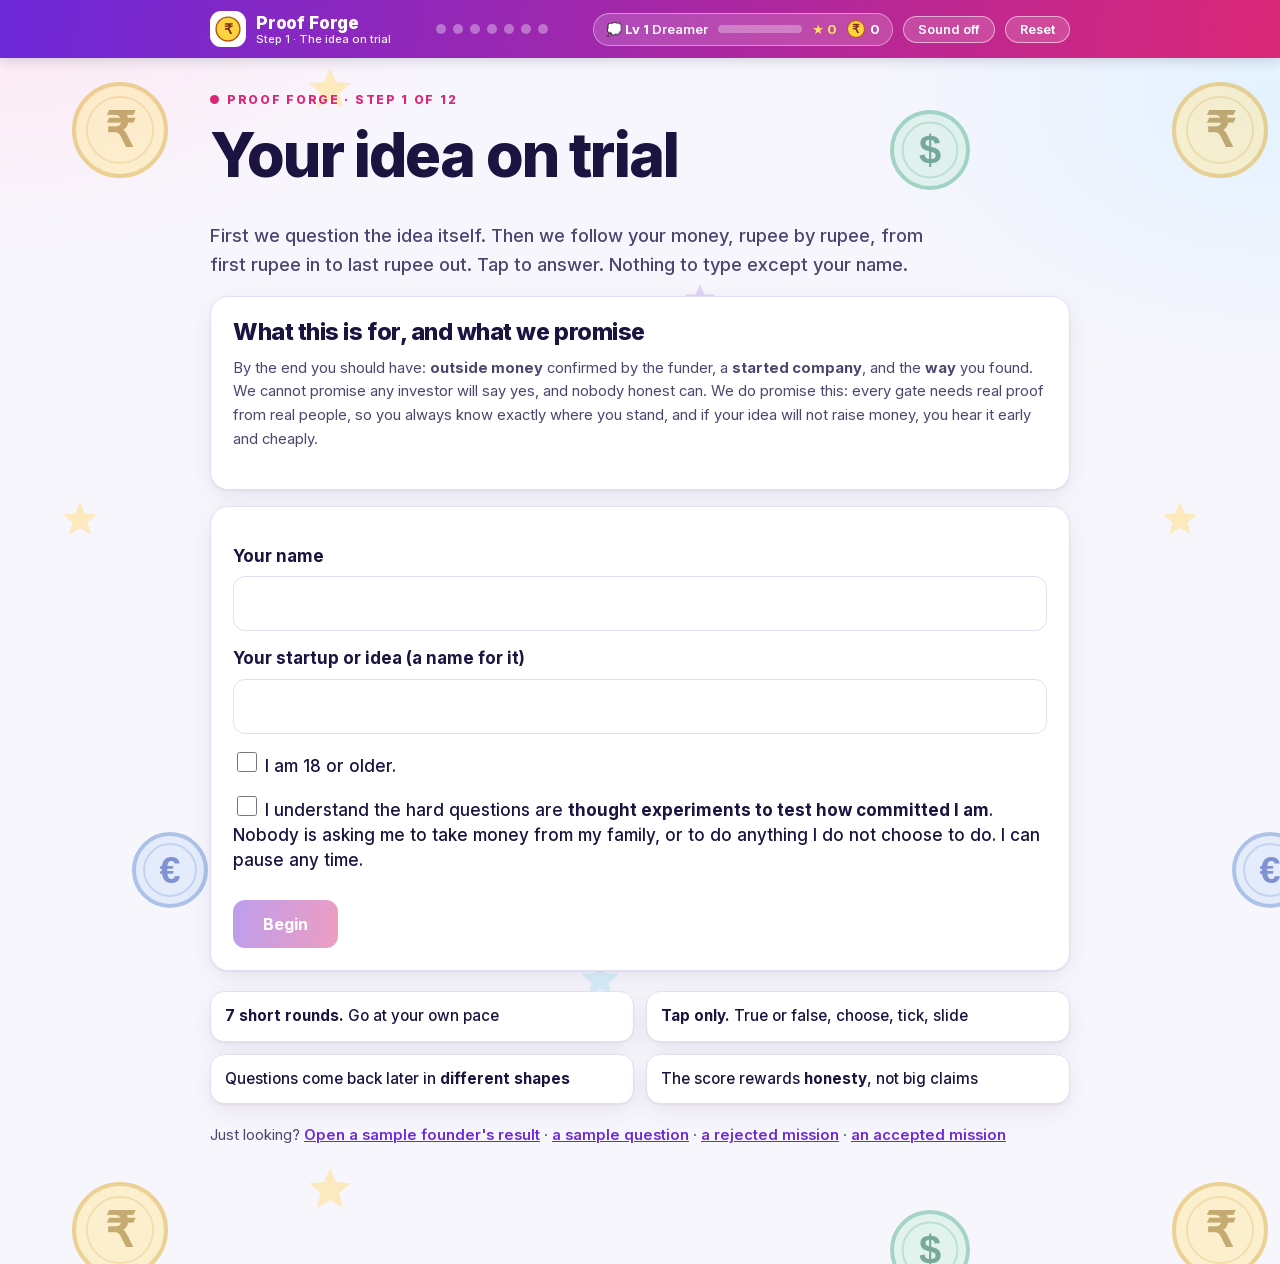
==== index.html @ 1cedaf44 "Outcomes: three-outcome card, Step 9 live-lead gate, Plan B, funding ladder, honest promise; PROMISE" ====
<!doctype html>
<html lang="en"><head><meta charset="utf-8"><meta name="viewport" content="width=device-width, initial-scale=1">
<title>Proof Forge: Step 1, Your ₹1 cycle</title><meta name="robots" content="noindex">
<link rel="stylesheet" href="style.css"></head>
<body><div id="app"></div>
<script src="js/engine.js"></script><script src="js/shapes.js"></script><script src="js/content.js"></script><script src="js/game.js"></script><script src="js/mission.js"></script><script src="js/steps234.js"></script><script src="js/missions234.js"></script><script src="js/steps5to8.js"></script><script src="js/steps9to12.js"></script><script src="js/outcomes.js"></script><script src="js/ui.js"></script>
</body></html>
---- style.css ----
@font-face{font-family:"Inter";src:url(assets/inter-latin.woff2) format("woff2");font-weight:100 900;font-display:swap}
:root{--ink:#1B1340;--ink2:#4B4670;--ink3:#7A7699;--line:#E3DFF2;--card:#FFFFFF;
--good:#0B8F5E;--bad:#C81E4B;--warn:#B45309;--p-green:#DDF7EC;--p-red:#FDE4EA;--p-amber:#FEF0D0;
--a1:#DB2777;--a2:#6D28D9;--ap:#FCE7F3;--aline:#F3B3D2;
--shadow:0 1px 2px rgba(27,19,64,.06),0 8px 24px rgba(27,19,64,.08)}
#app[data-theme=a]{--a1:#DB2777;--a2:#6D28D9;--ap:#FCE7F3;--aline:#F3B3D2}
#app[data-theme=b]{--a1:#0E7490;--a2:#1D4ED8;--ap:#D8F3FA;--aline:#9ADCEB}
#app[data-theme=m]{--a1:#C026D3;--a2:#6D28D9;--ap:#F1E5FD;--aline:#D2B6F5}
*{box-sizing:border-box}html{scroll-behavior:smooth}
body{margin:0;font:17px/1.6 Inter,system-ui,-apple-system,Segoe UI,Arial,sans-serif;color:var(--ink);-webkit-text-size-adjust:100%;min-height:100vh;
background:
 url("data:image/svg+xml,%3Csvg xmlns=%22http://www.w3.org/2000/svg%22 width=%221100%22 height=%221100%22 viewBox=%220 0 1100 1100%22 opacity=%220.55%22%3E%3Cg transform=%22translate%28120 130%29%22%3E%3Ccircle r=%2246%22 fill=%22%23FFE9A8%22 stroke=%22%23E2B33D%22 stroke-width=%224%22/%3E%3Ccircle r=%2233.1%22 fill=%22none%22 stroke=%22%23E2B33D%22 stroke-width=%222%22 opacity=%22.6%22/%3E%3Ctext y=%2216.6%22 text-anchor=%22middle%22 font-family=%22Arial,Helvetica,sans-serif%22 font-weight=%22800%22 font-size=%2248.3%22 fill=%22%239A6B00%22%3E%E2%82%B9%3C/text%3E%3C/g%3E%3Cg transform=%22translate%28930 150%29%22%3E%3Ccircle r=%2238%22 fill=%22%23CFEFE0%22 stroke=%22%235CB896%22 stroke-width=%224%22/%3E%3Ccircle r=%2227.4%22 fill=%22none%22 stroke=%22%235CB896%22 stroke-width=%222%22 opacity=%22.6%22/%3E%3Ctext y=%2213.7%22 text-anchor=%22middle%22 font-family=%22Arial,Helvetica,sans-serif%22 font-weight=%22800%22 font-size=%2239.9%22 fill=%22%230B6B49%22%3E%24%3C/text%3E%3C/g%3E%3Cg transform=%22translate%28800 880%29%22%3E%3Ccircle r=%2250%22 fill=%22%23FBD3E4%22 stroke=%22%23E27BA6%22 stroke-width=%224%22/%3E%3Ccircle r=%2236.0%22 fill=%22none%22 stroke=%22%23E27BA6%22 stroke-width=%222%22 opacity=%22.6%22/%3E%3Ctext y=%2218.0%22 text-anchor=%22middle%22 font-family=%22Arial,Helvetica,sans-serif%22 font-weight=%22800%22 font-size=%2252.5%22 fill=%22%239D174D%22%3E%C2%A3%3C/text%3E%3C/g%3E%3Cg transform=%22translate%28170 870%29%22%3E%3Ccircle r=%2236%22 fill=%22%23D3E4FB%22 stroke=%22%236C97D9%22 stroke-width=%224%22/%3E%3Ccircle r=%2225.9%22 fill=%22none%22 stroke=%22%236C97D9%22 stroke-width=%222%22 opacity=%22.6%22/%3E%3Ctext y=%2213.0%22 text-anchor=%22middle%22 font-family=%22Arial,Helvetica,sans-serif%22 font-weight=%22800%22 font-size=%2237.8%22 fill=%22%231E40AF%22%3E%E2%82%AC%3C/text%3E%3C/g%3E%3Cg transform=%22translate%28560 430%29%22%3E%3Ccircle r=%2230%22 fill=%22%23FFE9A8%22 stroke=%22%23E2B33D%22 stroke-width=%224%22/%3E%3Ccircle r=%2221.6%22 fill=%22none%22 stroke=%22%23E2B33D%22 stroke-width=%222%22 opacity=%22.6%22/%3E%3Ctext y=%2210.8%22 text-anchor=%22middle%22 font-family=%22Arial,Helvetica,sans-serif%22 font-weight=%22800%22 font-size=%2231.5%22 fill=%22%239A6B00%22%3E%E2%82%B9%3C/text%3E%3C/g%3E%3Cg transform=%22translate%281010 560%29%22%3E%3Ccircle r=%2234%22 fill=%22%23FBD3E4%22 stroke=%22%23E27BA6%22 stroke-width=%224%22/%3E%3Ccircle r=%2224.5%22 fill=%22none%22 stroke=%22%23E27BA6%22 stroke-width=%222%22 opacity=%22.6%22/%3E%3Ctext y=%2212.2%22 text-anchor=%22middle%22 font-family=%22Arial,Helvetica,sans-serif%22 font-weight=%22800%22 font-size=%2235.7%22 fill=%22%239D174D%22%3E%E2%82%B9%3C/text%3E%3C/g%3E%3Cpolygon points=%22330.0,68.0 335.8,82.0 350.9,83.2 339.4,93.1 342.9,107.8 330.0,99.9 317.1,107.8 320.6,93.1 309.1,83.2 324.2,82.0%22 fill=%22%23FFE08A%22 stroke-linejoin=%22round%22/%3E%3Cpolygon points=%22700.0,284.0 704.2,294.2 715.2,295.1 706.8,302.2 709.4,312.9 700.0,307.2 690.6,312.9 693.2,302.2 684.8,295.1 695.8,294.2%22 fill=%22%23C9B8F5%22 stroke-linejoin=%22round%22/%3E%3Cpolygon points=%2280.0,502.0 84.8,513.4 97.1,514.4 87.7,522.5 90.6,534.6 80.0,528.1 69.4,534.6 72.3,522.5 62.9,514.4 75.2,513.4%22 fill=%22%23FFE08A%22 stroke-linejoin=%22round%22/%3E%3Cpolygon points=%22600.0,960.0 605.3,972.7 619.0,973.8 608.6,982.8 611.8,996.2 600.0,989.0 588.2,996.2 591.4,982.8 581.0,973.8 594.7,972.7%22 fill=%22%23BFE9F7%22 stroke-linejoin=%22round%22/%3E%3Cg transform=%22translate%28440 700%29 scale%281.5%29%22 fill=%22%23F3D27A%22%3E%3Cpath d=%22M-14,-18 H14 V-6 C14,6 -14,6 -14,-6 Z%22/%3E%3Crect x=%22-3%22 y=%224%22 width=%226%22 height=%2210%22/%3E%3Crect x=%22-10%22 y=%2214%22 width=%2220%22 height=%225%22 rx=%222%22/%3E%3Cpath d=%22M-14,-14 H-22 C-22,-2 -16,0 -12,0%22 fill=%22none%22 stroke=%22%23F3D27A%22 stroke-width=%223%22/%3E%3Cpath d=%22M14,-14 H22 C22,-2 16,0 12,0%22 fill=%22none%22 stroke=%22%23F3D27A%22 stroke-width=%223%22/%3E%3C/g%3E%3Cg transform=%22translate%28850 560%29 rotate%2835%29 scale%281.4%29%22%3E%3Cpath d=%22M0,-24 C11,-13 11,6 7,15 H-7 C-11,6 -11,-13 0,-24Z%22 fill=%22%23C9B8F5%22/%3E%3Ccircle cy=%22-8%22 r=%224%22 fill=%22%23fff%22/%3E%3Cpath d=%22M-7,8 L-16,19 L-7,17Z%22 fill=%22%23C9B8F5%22/%3E%3Cpath d=%22M7,8 L16,19 L7,17Z%22 fill=%22%23C9B8F5%22/%3E%3Cpath d=%22M-4,16 L0,28 L4,16Z%22 fill=%22%23FFB36B%22/%3E%3C/g%3E%3Cg transform=%22translate%28330 440%29 scale%281.5%29%22 fill=%22none%22 stroke=%22%239ADBC0%22 stroke-width=%225%22 stroke-linecap=%22round%22 stroke-linejoin=%22round%22%3E%3Cpolyline points=%22-22,12 -6,-4 4,6 22,-14%22/%3E%3Cpolyline points=%2211,-16 23,-15 22,-3%22/%3E%3C/g%3E%3Cg transform=%22translate%28960 760%29 scale%281.1%29%22%3E%3Ccircle r=%2218%22 fill=%22%23A9E3C8%22/%3E%3Cpath d=%22M-8,0 L-2,7 L9,-7%22 fill=%22none%22 stroke=%22%23fff%22 stroke-width=%224.5%22 stroke-linecap=%22round%22 stroke-linejoin=%22round%22/%3E%3C/g%3E%3Cg transform=%22translate%28640 700%29 scale%281.1%29%22 fill=%22none%22 stroke=%22%23F5B8D2%22 stroke-width=%225%22 stroke-linecap=%22round%22 stroke-linejoin=%22round%22%3E%3Cpolyline points=%22-22,12 -6,-4 4,6 22,-14%22/%3E%3Cpolyline points=%2211,-16 23,-15 22,-3%22/%3E%3C/g%3E%3Cg transform=%22translate%28300 1010%29 scale%281.0%29%22%3E%3Ccircle r=%2218%22 fill=%22%23BFD6F7%22/%3E%3Cpath d=%22M-8,0 L-2,7 L9,-7%22 fill=%22none%22 stroke=%22%23fff%22 stroke-width=%224.5%22 stroke-linecap=%22round%22 stroke-linejoin=%22round%22/%3E%3C/g%3E%3C/svg%3E") 0 0/1100px 1100px repeat,
 radial-gradient(50vw 40vh at 0% 0%,#FDE8F3 0,transparent 70%),
 radial-gradient(50vw 45vh at 100% 8%,#E3F2FF 0,transparent 70%),
 #F8F6FD}
h1,h2,h3{font-family:Inter,system-ui,sans-serif;font-weight:800;line-height:1.15;margin:0 0 .5em;letter-spacing:-.02em}
h1{font-size:clamp(1.9rem,4.4vw,2.8rem)}h2{font-size:1.45rem;margin-top:1.5em}h3{font-size:1.12rem;letter-spacing:-.01em}
p{margin:0 0 1rem}a{color:var(--a2);font-weight:600}
.wrap{width:min(860px,100% - 28px);margin-inline:auto}
:focus-visible{outline:3px solid var(--a2);outline-offset:3px;border-radius:10px}
/* header */
.top{position:sticky;top:0;z-index:20;background:linear-gradient(100deg,var(--a2),var(--a1));color:#fff;box-shadow:0 2px 12px rgba(27,19,64,.18)}
.top .in{display:flex;align-items:center;justify-content:space-between;gap:12px;min-height:58px}
.brand{display:flex;align-items:center;gap:10px;text-decoration:none;color:#fff;font:800 1.08rem/1.1 Inter,sans-serif;letter-spacing:-.01em}.brand small{display:block;font:500 .72rem Inter,sans-serif;opacity:.92;letter-spacing:0}
.mark{display:grid;place-items:center;width:36px;height:36px;border-radius:11px;background:#fff}
.dots{display:flex;gap:7px}.dot{width:10px;height:10px;border-radius:50%;background:rgba(255,255,255,.35)}.dot.done{background:#fff}.dot.now{background:#fff;box-shadow:0 0 0 3px rgba(255,255,255,.4)}
.meta{display:flex;align-items:center;gap:10px}
.mini{background:rgba(255,255,255,.16);border:1px solid rgba(255,255,255,.55);color:#fff;border-radius:999px;padding:5px 14px;font:600 .8rem Inter,sans-serif;cursor:pointer}
.mini:hover{background:rgba(255,255,255,.26)}
.main{padding:34px 0 100px}
.eyebrow{display:flex;align-items:center;gap:8px;color:var(--a1);font:800 .76rem Inter,sans-serif;letter-spacing:.14em;text-transform:uppercase;margin:0 0 14px}
.eyebrow::before{content:"";width:9px;height:9px;border-radius:50%;background:var(--a1);flex:none}
.center .eyebrow{justify-content:center}
.lead{font-size:1.14rem;color:var(--ink2);font-weight:500;max-width:60ch}.lead2{font-size:1.06rem}.small{font-size:.92rem;color:var(--ink2)}
.note{background:var(--ap);border:1px solid var(--aline);border-radius:14px;padding:12px 16px;margin-top:14px;font-weight:500}
.center{text-align:center}.center .lead,.center h1{max-width:30ch;margin-inline:auto}
.card{background:var(--card);border:1px solid var(--line);border-radius:18px;padding:22px;margin:16px 0;box-shadow:var(--shadow)}
.card h2:first-child,.card h3:first-child{margin-top:0}
.btn{display:inline-flex;justify-content:center;align-items:center;background:linear-gradient(100deg,var(--a2),var(--a1));color:#fff;font:700 1.02rem Inter,sans-serif;border:0;border-radius:12px;padding:14px 30px;cursor:pointer;margin-top:14px;text-decoration:none;box-shadow:0 6px 16px rgba(109,40,217,.28);transition:transform .12s,box-shadow .12s,filter .12s}
.btn:hover{transform:translateY(-2px);box-shadow:0 10px 22px rgba(109,40,217,.34);filter:brightness(1.05)}.btn:active{transform:translateY(0)}
.btn:disabled{opacity:.45;cursor:not-allowed;box-shadow:none;transform:none;filter:none}.btn.small{padding:8px 18px;font-size:.92rem;margin:0}
/* intro */
.hero2 h1{font-size:clamp(2.4rem,6vw,3.8rem);letter-spacing:-.03em}
.form label{display:block;font-weight:700;margin:14px 0 6px}
.form input[type=text],.form input:not([type]){width:100%;font:inherit;padding:13px 16px;border:1.5px solid var(--line);border-radius:12px;background:#fff}
.form input:focus{border-color:var(--a2);box-shadow:0 0 0 4px var(--ap);outline:none}
.chk{display:flex;gap:10px;align-items:flex-start;font-weight:500!important;margin:14px 0!important;line-height:1.45}.chk input{margin-top:4px;width:20px;height:20px;flex:none;accent-color:var(--a2)}.chk.inline{margin:8px 0!important;font-size:.9rem}
.how{list-style:none;padding:0;display:grid;grid-template-columns:1fr 1fr;gap:12px;margin:20px 0}
.how li{background:#fff;border:1px solid var(--line);border-radius:14px;padding:12px 14px;font-size:.95rem;font-weight:500;box-shadow:var(--shadow)}
.demo a{font-weight:600}
/* daydream */
.big{font:800 4.2rem/1 Inter,sans-serif;color:var(--a1);margin:6px 0;letter-spacing:-.03em}
input[type=range]{width:100%;accent-color:var(--a1);height:34px}.ends{display:flex;justify-content:space-between;font-size:.85rem;color:var(--ink2);font-weight:600}
/* flavour */
.fgrp{margin:20px 0}.fgrp h3{font:800 .76rem Inter,sans-serif;letter-spacing:.12em;text-transform:uppercase;color:var(--ink3)}
.chips{display:flex;flex-wrap:wrap;gap:8px}
.chip{font:600 .94rem Inter,sans-serif;background:#fff;border:1.5px solid var(--line);border-radius:999px;padding:9px 18px;cursor:pointer;color:var(--ink);text-decoration:none;display:inline-block;transition:border-color .1s,background .1s}
.chip:hover{border-color:var(--a1);background:var(--ap)}.chip.on{background:var(--ink);border-color:var(--ink);color:#fff}
.chip.warn.on,.chip.guess.on{background:var(--bad);border-color:var(--bad)}.chip.asked.on{background:#B7791F;border-color:#B7791F}.chip.tested.on{background:var(--good);border-color:var(--good)}.chip.paid.on{background:#0F766E;border-color:#0F766E}
/* questions */
.qhead{display:flex;flex-direction:column;gap:8px;margin-bottom:20px;font-size:.85rem;font-weight:700;color:var(--ink3);letter-spacing:.02em}
.prog{height:8px;background:#E8E4F5;border-radius:99px;overflow:hidden}.prog i{display:block;height:100%;background:linear-gradient(90deg,var(--a2),var(--a1));border-radius:99px}
.qtext{font-size:clamp(1.5rem,3.3vw,2.1rem);margin-bottom:22px}
.opts{display:grid;gap:12px}.opts.two{grid-template-columns:1fr 1fr}.opts.three{grid-template-columns:repeat(3,1fr)}
.opt{font:600 1.04rem Inter,sans-serif;text-align:left;background:#fff;border:1.5px solid var(--line);border-radius:14px;padding:17px 20px;cursor:pointer;color:var(--ink);min-height:62px;box-shadow:0 1px 2px rgba(27,19,64,.05);transition:border-color .1s,background .1s,box-shadow .1s,transform .1s}
.opt:hover{border-color:var(--a1);background:var(--ap);box-shadow:0 6px 16px rgba(27,19,64,.10);transform:translateY(-1px)}
.opt:active{transform:translateY(0)}
.opt.on{background:var(--ink)!important;color:#fff;border-color:var(--ink)}
.opt small{display:block;color:var(--ink2);margin-top:4px;font-weight:600}
.opt.tf{text-align:center;font:800 1.7rem Inter,sans-serif;letter-spacing:.08em;padding:28px 10px}.opt.tf.t{color:var(--good);border-color:#9FD9C1}.opt.tf.f{color:var(--bad);border-color:#F0AABD}
.opt.tf.t:hover{background:var(--p-green);border-color:var(--good)}.opt.tf.f:hover{background:var(--p-red);border-color:var(--bad)}
.pair .opt{min-height:120px;display:flex;align-items:center;font-weight:700}
.tick{display:flex;gap:14px;align-items:center}.tick i{flex:none;width:26px;height:26px;border:2px solid #B9B3D6;border-radius:8px;display:grid;place-items:center;background:#fff}
.opt.tick.on{background:var(--ap)!important;color:var(--ink);border-color:var(--a1)}.tick.on i{background:var(--a1);border-color:var(--a1)}.tick.on i::after{content:"✓";font-weight:900;color:#fff;font-size:.95rem}
.opts.multi{margin-bottom:6px}
.why{margin-top:22px;color:var(--ink2);font-size:.93rem}.why summary{cursor:pointer;font-weight:700}
.rtime{height:10px;background:#E8E4F5;border-radius:99px;overflow:hidden;margin:6px 0 22px}.rtime i{display:block;height:100%;background:linear-gradient(90deg,#F59E0B,var(--bad))}
.band{text-align:center}.bandval{font:800 clamp(2.8rem,9vw,4.4rem)/1.05 Inter,sans-serif;color:var(--a1);margin:8px 0 14px;letter-spacing:-.03em}
.bandctl{display:flex;align-items:center;gap:12px}.mini2{width:48px;height:48px;border-radius:50%;border:1.5px solid var(--line);background:#fff;font:700 1.5rem Inter,sans-serif;cursor:pointer;flex:none;color:var(--a2)}.mini2:hover{background:var(--ap);border-color:var(--a1)}
/* matrix */
.mrow{background:#fff;border:1px solid var(--line);border-radius:16px;padding:14px 16px;margin-bottom:12px;box-shadow:var(--shadow)}
.mrow h3{margin:0 0 6px;font:800 1rem Inter,sans-serif}.mq{font-size:.8rem;color:var(--ink3);margin:8px 0 5px;font-weight:700;letter-spacing:.02em}
/* prelude / story */
.prel .big2{padding:34px 28px}.big2 h1{margin-bottom:.4em}.big2 p{font-size:1.18rem;color:var(--ink2);font-weight:500}
.story h2{margin-top:0}.teach{background:var(--p-green);border-radius:12px;padding:12px 16px}
.slot{border:2px dashed #C9C3E4;background:#FBFAFF;box-shadow:none}
.fb.ok{border-color:#9FD9C1;background:#FAFEFC}.fb.no{border-color:#F0AABD;background:#FFFBFC}.fb h2{margin-top:0}
.mir{border-color:#F0AABD}.mir h3{color:var(--bad);margin-top:0}
/* reveals */
.reveal h2:first-child{margin-top:0}
.tiles{display:grid;grid-template-columns:repeat(auto-fit,minmax(190px,1fr));gap:12px;margin:14px 0}
.tile{border:1px solid var(--line);border-radius:14px;padding:16px;text-align:center;background:#fff;box-shadow:var(--shadow)}
.reveal .tile{background:#FAF9FE;box-shadow:none}
.tile b{display:block;font:800 1.95rem/1.1 Inter,sans-serif;letter-spacing:-.02em}.tile span{display:block;font-size:.86rem;color:var(--ink2);margin-top:4px;font-weight:600}.tile em{display:block;font-size:.78rem;color:var(--ink3);font-style:normal}
.tile.red b{color:var(--bad)}.tile.green b{color:var(--good)}.tile.amber b{color:var(--warn)}
.map{display:flex;flex-wrap:wrap;gap:8px;align-items:stretch;margin:12px 0}
.mstep{flex:1 1 120px;background:#FAF9FE;border:1px solid var(--line);border-radius:14px;padding:12px;text-align:center}
.mstep span{display:block;font-size:.72rem;color:var(--ink3);text-transform:uppercase;letter-spacing:.07em;font-weight:800}.mstep b{display:block;font-size:1.08rem;margin:4px 0}.mstep em{font-style:normal;font-size:.8rem;color:var(--ink2)}
.marr{align-self:center;color:var(--a1);font:700 1.3rem Inter,sans-serif}
.loop{font-weight:600}
.tbl{width:100%;border-collapse:separate;border-spacing:0;margin:12px 0;border:1px solid var(--line);border-radius:14px;overflow:hidden}.tbl caption{text-align:left;font-weight:800;margin-bottom:8px}
.tbl th,.tbl td{padding:11px 12px;text-align:left;border-bottom:1px solid var(--line)}.tbl tr:last-child th,.tbl tr:last-child td{border-bottom:0}
.tbl thead th{background:var(--a2);color:#fff;font-size:.84rem}.tbl tr.hl{background:var(--ap);font-weight:800}
.bars{display:flex;gap:14px;align-items:flex-end;height:180px;margin:16px 0 8px}.bar{flex:1;height:100%;display:flex;flex-direction:column;justify-content:flex-end;align-items:center}
.bar i{display:block;width:100%;background:linear-gradient(180deg,var(--a1),var(--a2));border-radius:10px 10px 0 0}.bar span{font-weight:800}.bar em{font-style:normal;font-size:.8rem;color:var(--ink2)}
.cmp{display:grid;grid-template-columns:1fr 1fr;gap:12px}.cmp>div{background:#FAF9FE;border:1px solid var(--line);border-radius:14px;padding:14px}.cmp .bad{background:var(--p-red);border-color:#F0AABD}.cmp h3{margin-top:0}.cmp p{margin:.3rem 0}.neg{color:var(--bad)}
.peak{background:linear-gradient(110deg,var(--a2),var(--a1));color:#fff;border-radius:16px;padding:18px;text-align:center;margin-top:14px}.peak span{display:block;opacity:.95}.peak b{display:block;font:800 2.5rem/1.1 Inter,sans-serif;letter-spacing:-.02em}
/* problem */
.psent{margin:10px 0 18px;padding:18px 22px;background:var(--ap);border:1px solid var(--aline);border-radius:14px;font:600 1.22rem/1.5 Inter,sans-serif;color:var(--ink);letter-spacing:-.01em}
.pdims{display:grid;gap:8px;margin:10px 0}.pdim{display:grid;grid-template-columns:1fr auto 76px;gap:10px;align-items:center;background:#fff;border:1px solid var(--line);border-radius:12px;padding:10px 14px}
.pdots{display:flex;gap:6px}.pdots i{width:14px;height:14px;border-radius:50%;background:#E2DEF2;display:block}.pdots i.on{background:var(--good)}.pdim b{text-align:right}
/* ledger + castle */
.lrow{background:#fff;border:1px solid var(--line);border-radius:14px;padding:12px 14px;margin-bottom:10px;box-shadow:var(--shadow)}.lrow>div:first-child{display:flex;justify-content:space-between;gap:10px;margin-bottom:8px}.lrow span{color:var(--ink2);font-weight:600}
.castle{display:flex;gap:22px;align-items:center;margin:18px 0;flex-wrap:wrap}.tower{display:flex;flex-direction:column-reverse;width:240px}
.blk{padding:8px 10px;font-size:.78rem;font-weight:800;border-radius:6px;margin-top:3px;text-align:center;border:1.5px solid transparent}
.blk.tested,.blk.paid{background:var(--good);color:#fff}.blk.asked{background:#F5B83D;color:var(--ink)}.blk.guess,.blk.none{background:#fff;border:1.5px dashed var(--bad);color:var(--bad);transform:translateY(-6px) rotate(-1deg);margin-bottom:8px}
.cinfo b{font:800 3rem/1 Inter,sans-serif;color:var(--bad);display:block;letter-spacing:-.03em}.cinfo span{display:block;font-weight:600}.cinfo em{display:block;font-style:normal;color:var(--ink2);font-size:.85rem;margin-top:6px}
/* results */
.gauge{display:grid;grid-template-columns:1fr 1fr;gap:20px}.gauge span{display:block;color:var(--ink2);font-size:.9rem;font-weight:600}.gauge b{display:block;font:800 3rem/1.1 Inter,sans-serif;margin:4px 0;letter-spacing:-.03em}.gbar{height:10px;background:#E8E4F5;border-radius:99px;overflow:hidden}.gbar i{display:block;height:100%;background:#8B87B3;border-radius:99px}.gbar.real i{background:linear-gradient(90deg,var(--a2),var(--a1))}
.ded{list-style:none;margin:0;padding:0}.ded li{display:flex;justify-content:space-between;gap:12px;padding:10px 0;border-bottom:1px solid var(--line)}.ded li:last-child{border:0}.ded b{color:var(--bad)}
.badges{display:grid;grid-template-columns:repeat(auto-fit,minmax(220px,1fr));gap:12px}.badge{background:#fff;border:1.5px dashed #C9C3E4;border-radius:14px;padding:12px;color:var(--ink3)}.badge b{display:block}.badge.got{border:1.5px solid var(--a1);background:var(--ap);color:var(--ink)}.badge span{font-size:.86rem}
.rb h3{margin-top:0}.v2{border-color:#9FD9C1}
/* mission */
.steps{padding-left:22px;margin:0}.steps li{margin-bottom:6px;font-weight:500}.lab{display:block;font-weight:700;margin:14px 0 6px}
.wrow{display:grid;grid-template-columns:90px 1fr;gap:6px 10px;align-items:center;padding:10px;border-radius:12px;margin-bottom:10px;border:1px solid var(--line)}.wrow .chips{grid-column:1/-1}.wrow.ok{background:var(--p-green);border-color:#9FD9C1}.wrow.bad{background:var(--p-red);border-color:#F0AABD}.wrow.wait{background:#fff}
.flist{margin:6px 0;padding-left:20px;font-size:.9rem}.flist em{color:var(--ink3)}
.fails{list-style:none;padding:0}.fails li{padding:12px 0;border-bottom:1px solid var(--line)}.fails b{display:block}.fails span{color:var(--ink2);font-size:.94rem}
.card.ok{border-color:#9FD9C1}.card.no{border-color:#F0AABD}.locked{opacity:.65;border-style:dashed;box-shadow:none}.locked.open{opacity:1;border-style:solid;background:var(--p-green);border-color:#9FD9C1}
.alt-in{display:block;width:100%;font:inherit;padding:11px 14px;border:1.5px solid var(--line);border-radius:12px;margin:8px 0}.alt-in:focus{border-color:var(--a2);outline:none;box-shadow:0 0 0 4px var(--ap)}
input[type=file]{font:inherit;padding:8px;border:1.5px dashed #C9C3E4;border-radius:12px;background:#fff;width:100%}
.verd{border-left:1px solid var(--line)}
@media (max-width:640px){body{font-size:16.5px}.opts.two,.opts.three,.cmp,.gauge,.how{grid-template-columns:1fr}.dots{display:none}.tower{width:100%}.pair .opt{min-height:90px}.pdim{grid-template-columns:1fr 70px}.pdots{display:none}.brand small{display:none}}
@media (prefers-reduced-motion:reduce){html{scroll-behavior:auto}.btn,.opt,.chip{transition:none}}
/* ---------- gamification ---------- */
.gstat{display:flex;align-items:center;gap:10px;background:rgba(255,255,255,.16);border:1px solid rgba(255,255,255,.4);border-radius:999px;padding:5px 12px;font-size:.82rem;font-weight:700;white-space:nowrap}
.gstat .lv em{font-style:normal;font-weight:600;opacity:.95}
.xpbar{display:inline-block;width:84px;height:8px;background:rgba(255,255,255,.3);border-radius:99px;overflow:hidden;vertical-align:middle}.xpbar i{display:block;height:100%;background:#FFD23F;border-radius:99px;transition:width .6s cubic-bezier(.2,.9,.3,1)}
.xpbar.big{display:block;width:100%;height:12px;background:#E8E4F5;margin:8px 0}.xpbar.big i{background:linear-gradient(90deg,var(--a2),var(--a1))}
.gstar{color:#FFE066}.gcoin{display:inline-flex;align-items:center;gap:5px}.gcoin i{display:inline-grid;place-items:center;width:18px;height:18px;border-radius:50%;background:#FFD23F;color:#7C2D12;font:800 .72rem Arial,sans-serif;font-style:normal;border:1.5px solid #B45309}
.gpop{position:fixed;left:50%;bottom:90px;z-index:60;transform:translateX(-50%);background:var(--ink);color:#fff;border-radius:999px;padding:10px 20px;box-shadow:0 10px 30px rgba(27,19,64,.35);display:flex;gap:10px;align-items:baseline;animation:gpop 1.9s ease-out forwards;pointer-events:none}
.gpop b{color:#FFD23F;font:800 1.15rem Inter,sans-serif}.gpop span{font-weight:600;font-size:.9rem;opacity:.95}
@keyframes gpop{0%{opacity:0;transform:translate(-50%,20px) scale(.8)}12%{opacity:1;transform:translate(-50%,0) scale(1.06)}20%{transform:translate(-50%,0) scale(1)}78%{opacity:1}100%{opacity:0;transform:translate(-50%,-34px)}}
.confetti{position:fixed;inset:0;z-index:80;pointer-events:none;overflow:hidden}.confetti span{position:absolute;top:-40px;font-weight:800;animation:fall linear forwards}
@keyframes fall{to{transform:translateY(110vh) rotate(540deg);opacity:.9}}
.ovl{position:fixed;inset:0;z-index:70;background:rgba(27,19,64,.62);display:grid;place-items:center;padding:20px}
.ovl-card{background:#fff;border-radius:24px;padding:34px 30px;max-width:460px;width:100%;text-align:center;box-shadow:0 20px 60px rgba(27,19,64,.4);animation:ovl .45s cubic-bezier(.2,1.4,.4,1)}
.ovl-card .eyebrow{justify-content:center}.ovl-ico{font-size:4rem;line-height:1;margin-bottom:8px}
@keyframes ovl{from{transform:scale(.7);opacity:0}to{transform:scale(1);opacity:1}}
.stars{display:flex;justify-content:center;gap:10px;margin:10px 0 16px}
.star{width:78px;height:78px;fill:#ECE8F8;stroke:#D2CBEA;stroke-width:1;stroke-linejoin:round}
.star.on{fill:#FFC933;stroke:#B45309;stroke-width:1.2;animation:starpop .6s cubic-bezier(.2,1.7,.4,1) both;filter:drop-shadow(0 4px 8px rgba(180,83,9,.35))}
@keyframes starpop{from{transform:scale(0) rotate(-40deg);opacity:0}to{transform:scale(1) rotate(0);opacity:1}}
.xpbox{text-align:left;max-width:520px;margin-inline:auto}.xpbox h3{margin-top:0}.plus{color:var(--good)!important}.ded li.tot{border-top:2px solid var(--ink);font-weight:800}
.cc{justify-content:center;margin:6px 0 4px}
.lvlcard{display:flex;gap:18px;align-items:center}.lvbig{font-size:3.2rem;line-height:1}
.cele{display:flex;gap:16px;align-items:center;background:linear-gradient(110deg,#FFF6D6,#FFE3F0);border-color:#F3C969;text-align:left}.cele-ico{font-size:3rem;line-height:1}.cele h3{margin:0}
@media (max-width:760px){.gstat .lv em,.gstat .xpbar{display:none}.gstat{padding:5px 10px}}
@media (prefers-reduced-motion:reduce){.gpop,.star.on,.ovl-card,.confetti span{animation-duration:.01s}}
/* lettered options: colour without childishness */
.opts{counter-reset:o}
.opts .opt:not(.tf):not(.tick){display:flex;align-items:center;gap:14px;counter-increment:o}
.opts .opt:not(.tf):not(.tick)::before{content:counter(o,upper-alpha);flex:none;width:32px;height:32px;border-radius:10px;display:grid;place-items:center;font-weight:800;font-size:.9rem;background:#EDE9FE;color:#5B21B6}
.opts .opt:nth-child(5n+1):not(.tf):not(.tick)::before{background:#FCE7F3;color:#9D174D}
.opts .opt:nth-child(5n+2):not(.tf):not(.tick)::before{background:#DBEAFE;color:#1E40AF}
.opts .opt:nth-child(5n+3):not(.tf):not(.tick)::before{background:#D1FAE5;color:#065F46}
.opts .opt:nth-child(5n+4):not(.tf):not(.tick)::before{background:#FEF3C7;color:#92400E}
.opts .opt.on::before{background:#fff!important;color:var(--ink)!important}

/* steps 2-4 */
#app[data-theme=c]{--a1:#0F766E;--a2:#0E7490;--ap:#D5F5EE;--aline:#8FDCCB}
#app[data-theme=d]{--a1:#B45309;--a2:#C2410C;--ap:#FDEBD0;--aline:#F3C98A}
#app[data-theme=e]{--a1:#0B8F5E;--a2:#1D4ED8;--ap:#D9F5E8;--aline:#9BDDBB}
.qrow{display:grid;gap:8px;margin:10px 0;padding-bottom:10px;border-bottom:1px solid #E5E7EB}
.gate{list-style:none;margin:0;padding:0;display:grid;gap:12px}
.gate li{display:grid;gap:4px;padding:12px;border-radius:12px;background:#F8FAFC;border:1px solid #E5E7EB}
.gate li.ok{border-color:#0B8F5E}.gate li.bad{border-color:#DC2626}
.gate span{color:#475569;font-size:.92rem}
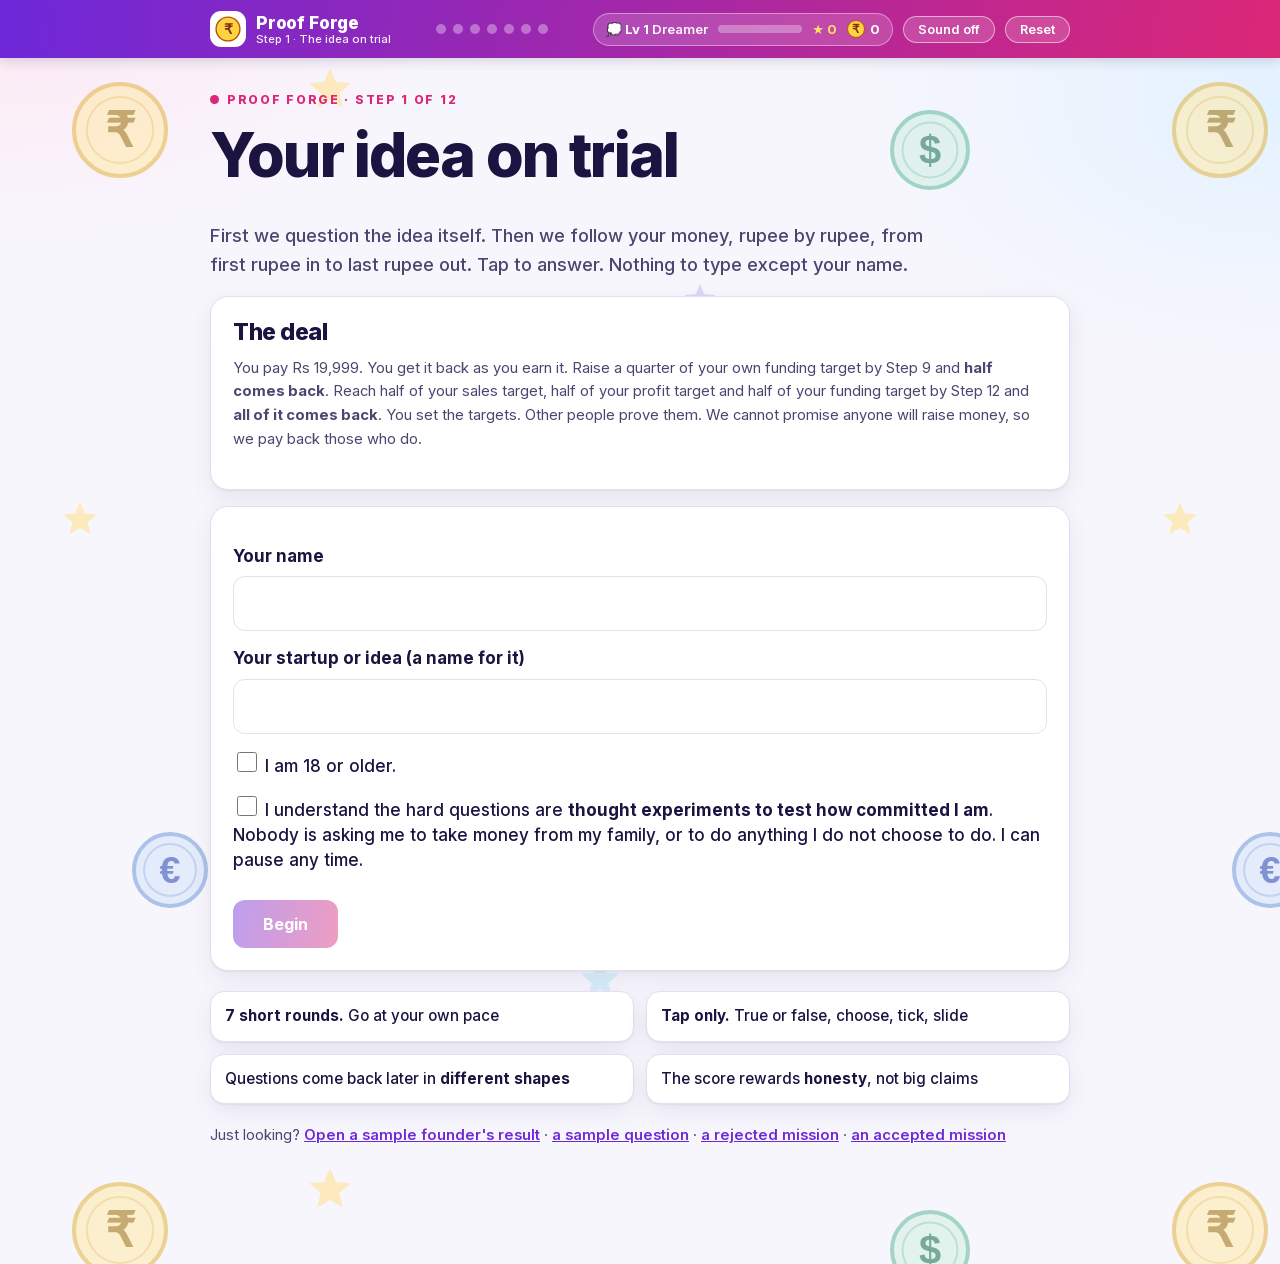
==== commit 5f2c8441: "Rebate model: locked targets, refund tiers, Step 9 first money, Steps 10-12 sales/profit/claim, witn" ====
--- a/index.html
+++ b/index.html
@@ -3,5 +3,5 @@
 <title>Proof Forge: Step 1, Your ₹1 cycle</title><meta name="robots" content="noindex">
 <link rel="stylesheet" href="style.css"></head>
 <body><div id="app"></div>
-<script src="js/engine.js"></script><script src="js/shapes.js"></script><script src="js/content.js"></script><script src="js/game.js"></script><script src="js/mission.js"></script><script src="js/steps234.js"></script><script src="js/missions234.js"></script><script src="js/steps5to8.js"></script><script src="js/steps9to12.js"></script><script src="js/outcomes.js"></script><script src="js/ui.js"></script>
+<script src="js/engine.js"></script><script src="js/shapes.js"></script><script src="js/content.js"></script><script src="js/game.js"></script><script src="js/mission.js"></script><script src="js/steps234.js"></script><script src="js/missions234.js"></script><script src="js/steps5to8.js"></script><script src="js/steps9to12.js"></script><script src="js/rebate.js"></script><script src="js/ui.js"></script>
 </body></html>
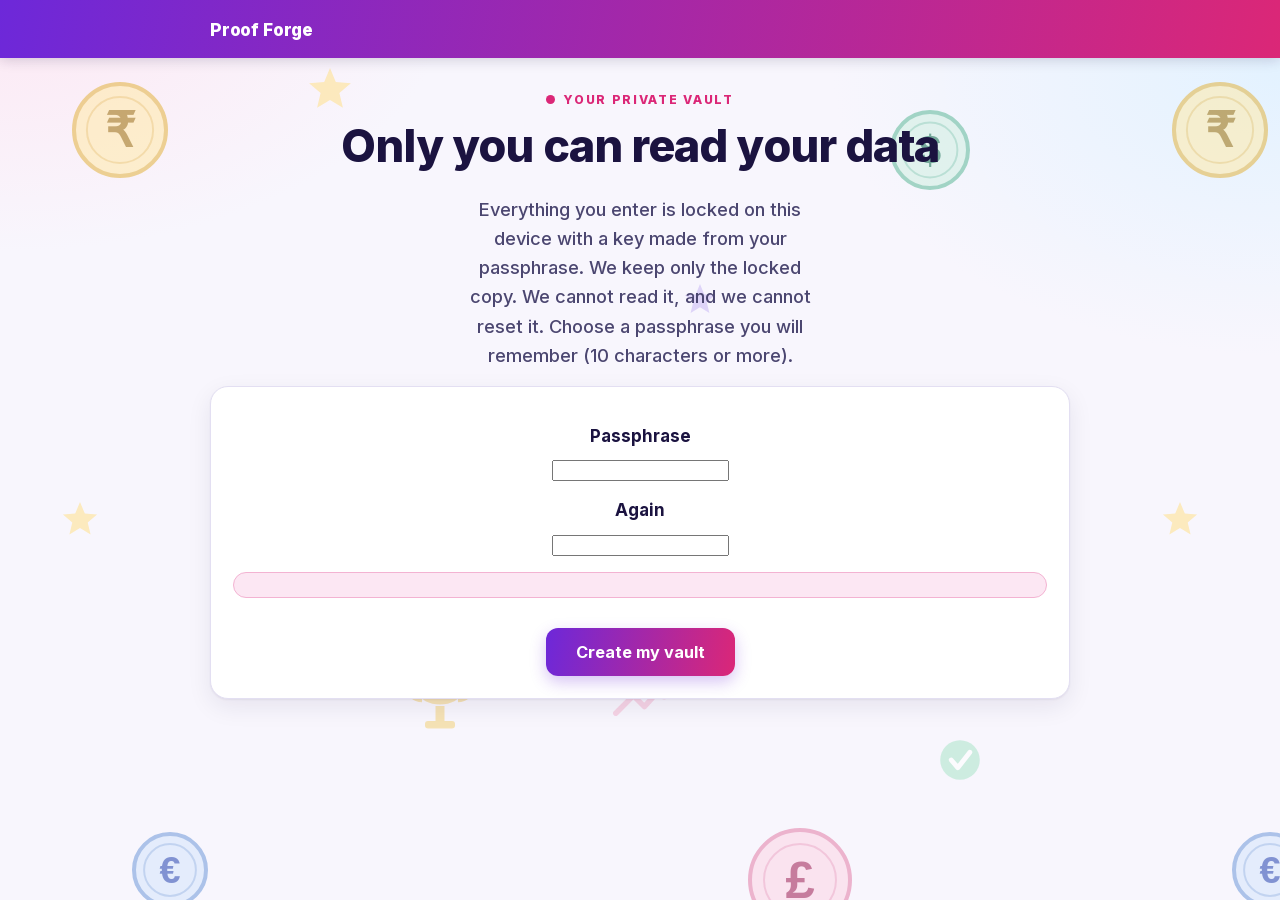
==== commit 54e33701: "Private vault (client-side AES-GCM), witness mailbox + vault copy on free D1, audit pack, punchline" ====
--- a/index.html
+++ b/index.html
@@ -3,5 +3,5 @@
 <title>Proof Forge: Step 1, Your ₹1 cycle</title><meta name="robots" content="noindex">
 <link rel="stylesheet" href="style.css"></head>
 <body><div id="app"></div>
-<script src="js/engine.js"></script><script src="js/shapes.js"></script><script src="js/content.js"></script><script src="js/game.js"></script><script src="js/mission.js"></script><script src="js/steps234.js"></script><script src="js/missions234.js"></script><script src="js/steps5to8.js"></script><script src="js/steps9to12.js"></script><script src="js/rebate.js"></script><script src="js/ui.js"></script>
+<script src="js/engine.js"></script><script src="js/shapes.js"></script><script src="js/content.js"></script><script src="js/game.js"></script><script src="js/mission.js"></script><script src="js/steps234.js"></script><script src="js/missions234.js"></script><script src="js/steps5to8.js"></script><script src="js/steps9to12.js"></script><script src="js/rebate.js"></script><script src="js/config.js"></script><script src="js/vault.js"></script><script src="js/mail.js"></script><script src="js/boot.js"></script>
 </body></html>
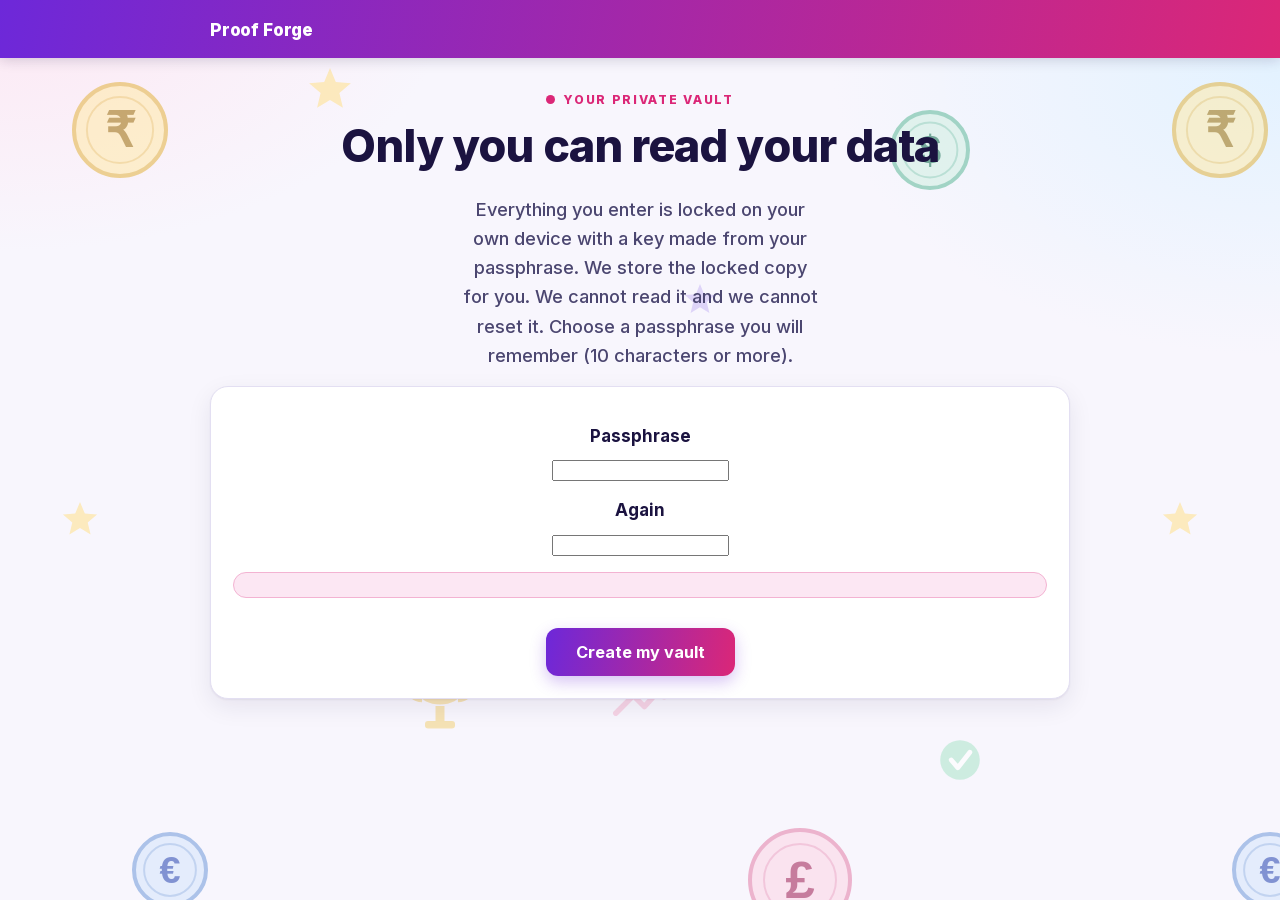
==== commit 335db692: "Cloud-primary encrypted vault; sealed witness/visitor mailboxes; headers, dist build, audit public k" ====
--- a/index.html
+++ b/index.html
@@ -3,5 +3,5 @@
 <title>Proof Forge: Step 1, Your ₹1 cycle</title><meta name="robots" content="noindex">
 <link rel="stylesheet" href="style.css"></head>
 <body><div id="app"></div>
-<script src="js/engine.js"></script><script src="js/shapes.js"></script><script src="js/content.js"></script><script src="js/game.js"></script><script src="js/mission.js"></script><script src="js/steps234.js"></script><script src="js/missions234.js"></script><script src="js/steps5to8.js"></script><script src="js/steps9to12.js"></script><script src="js/rebate.js"></script><script src="js/config.js"></script><script src="js/vault.js"></script><script src="js/mail.js"></script><script src="js/boot.js"></script>
+<script src="js/engine.js"></script><script src="js/shapes.js"></script><script src="js/content.js"></script><script src="js/game.js"></script><script src="js/mission.js"></script><script src="js/steps234.js"></script><script src="js/missions234.js"></script><script src="js/steps5to8.js"></script><script src="js/steps9to12.js"></script><script src="js/rebate.js"></script><script src="js/config.js"></script><script src="js/wcrypto.js"></script><script src="js/vault.js"></script><script src="js/mail.js"></script><script src="js/boot.js"></script>
 </body></html>
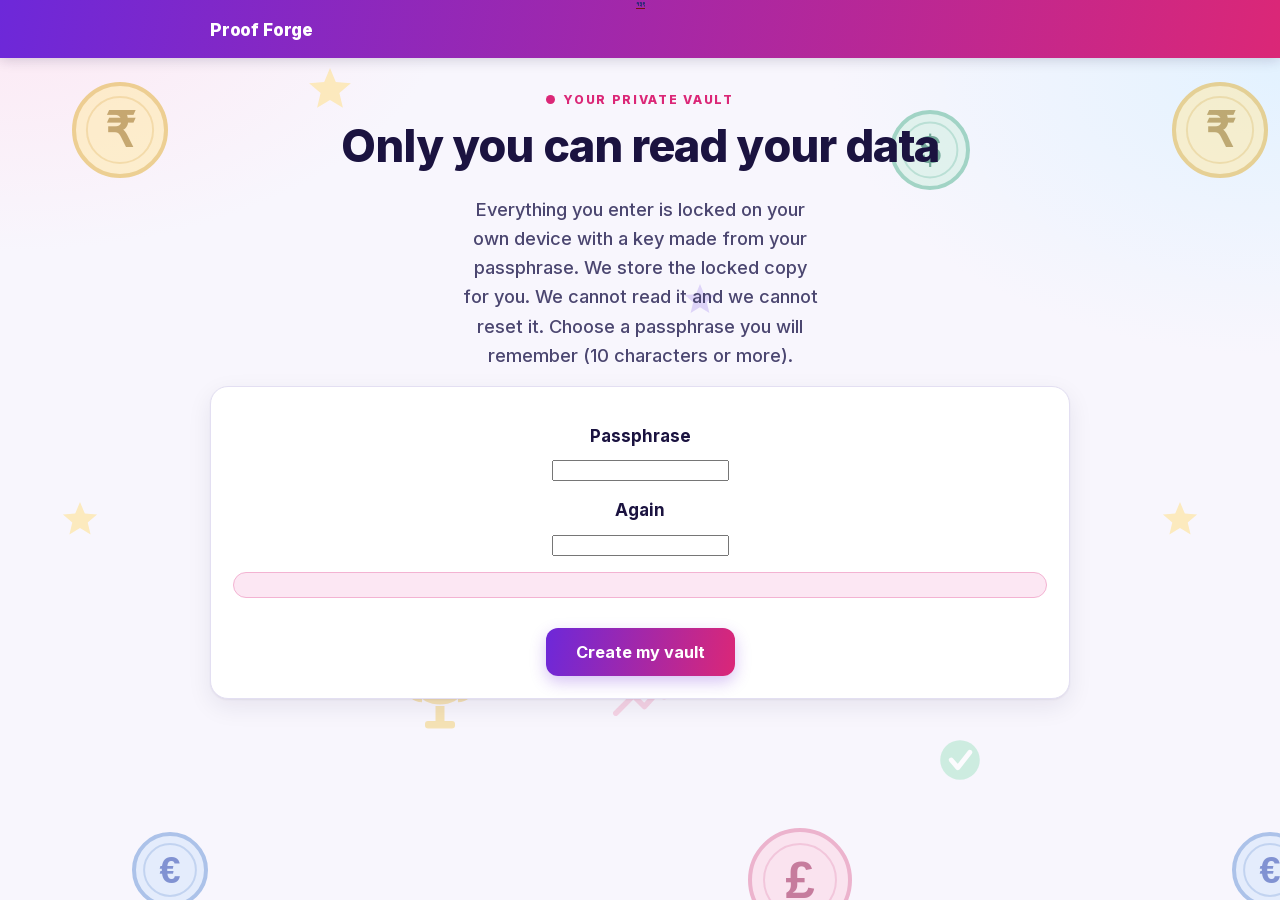
==== commit a7181067: "Mark 139: small dark blue numerals with a thin dark red line at the top centre of every page (owner " ====
--- a/index.html
+++ b/index.html
@@ -2,6 +2,6 @@
 <html lang="en"><head><meta charset="utf-8"><meta name="viewport" content="width=device-width, initial-scale=1">
 <title>Proof Forge: Step 1, Your ₹1 cycle</title><meta name="robots" content="noindex">
 <link rel="stylesheet" href="style.css"></head>
-<body><div id="app"></div>
-<script src="js/engine.js"></script><script src="js/shapes.js"></script><script src="js/content.js"></script><script src="js/game.js"></script><script src="js/mission.js"></script><script src="js/steps234.js"></script><script src="js/missions234.js"></script><script src="js/steps5to8.js"></script><script src="js/steps9to12.js"></script><script src="js/rebate.js"></script><script src="js/config.js"></script><script src="js/wcrypto.js"></script><script src="js/vault.js"></script><script src="js/mail.js"></script><script src="js/boot.js"></script>
+<body><div class="mark139" lang="hi" aria-hidden="true"><span>१३९</span></div><div id="app"></div>
+<script src="js/engine.js"></script><script src="js/shapes.js"></script><script src="js/content.js"></script><script src="js/game.js"></script><script src="js/mission.js"></script><script src="js/steps234.js"></script><script src="js/missions234.js"></script><script src="js/steps5to8.js"></script><script src="js/steps9to12.js"></script><script src="js/rebate.js"></script><script src="js/config.js"></script><script src="js/wcrypto.js"></script><script src="js/vault.js"></script><script src="js/mail.js"></script><script src="js/stories.js"></script><script src="js/life.js"></script><script src="js/integrity.js"></script><script src="js/boot.js"></script>
 </body></html>
--- a/style.css
+++ b/style.css
@@ -175,3 +175,6 @@
 .gate li{display:grid;gap:4px;padding:12px;border-radius:12px;background:#F8FAFC;border:1px solid #E5E7EB}
 .gate li.ok{border-color:#0B8F5E}.gate li.bad{border-color:#DC2626}
 .gate span{color:#475569;font-size:.92rem}
+.nodemo [data-act="mdemo"], .nodemo .chk.inline, .nodemo a.chip[href*="witness.html"] { display: none !important; }
+.mark139{position:absolute;top:0;left:0;right:0;margin:0;padding:1px 0 0;text-align:center;line-height:1;pointer-events:none;user-select:none;z-index:2147483647;font-family:"Noto Sans Devanagari","Mukta","Nirmala UI","Mangal","Kohinoor Devanagari","Devanagari Sangam MN",sans-serif;font-size:6px;font-weight:700;color:#0B2A6B}
+.mark139 span{display:inline-block;border-bottom:.5px solid #7A1010;padding-bottom:.5px}
